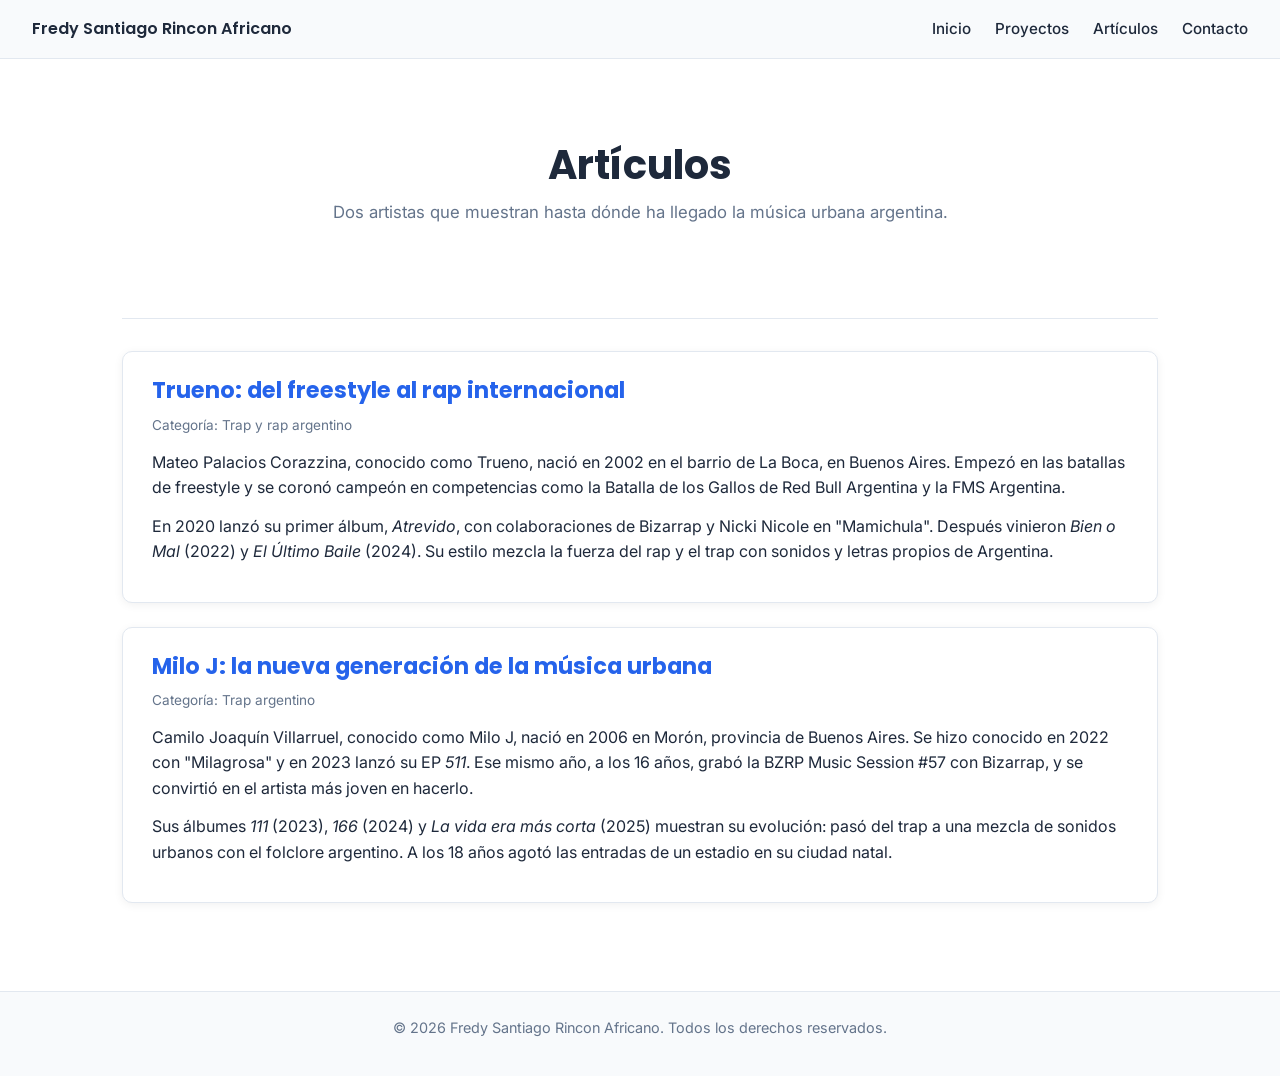
==== articulos.html @ 1fd8c931 "ProyectoTresCompleto" ====
<!DOCTYPE html>
<html lang="es">
<head>
    <meta charset="UTF-8">
    <meta name="viewport" content="width=device-width, initial-scale=1.0">
    <title>Artículos | Fredy Santiago Rincon Africano</title>
    <meta name="description" content="Artículos sobre el trap argentino, con énfasis en Trueno y Milo J.">
    <meta name="author" content="Fredy Santiago Rincon Africano">
    <meta name="keywords" content="Artículos, trap argentino, Trueno, Milo J, música urbana">
    <meta name="robots" content="index, follow">

    <link rel="preconnect" href="https://fonts.googleapis.com">
    <link rel="preconnect" href="https://fonts.gstatic.com" crossorigin>
    <link href="https://fonts.googleapis.com/css2?family=Inter:wght@400;500;600&family=Poppins:wght@600;700&display=swap" rel="stylesheet">
    <link rel="stylesheet" href="estilos.css">
</head>
<body>

    <header class="encabezado-sitio">
        <p class="nombre-marca">Fredy Santiago Rincon Africano</p>
        <nav class="navegacion-principal">
            <a href="index.html">Inicio</a>
            <a href="proyectos.html">Proyectos</a>
            <a href="articulos.html">Artículos</a>
            <a href="contacto.html">Contacto</a>
        </nav>
    </header>

    <main class="contenido-principal">

        <section class="presentacion-inicio">
            <h1>Artículos</h1>
            <p>Dos artistas que muestran hasta dónde ha llegado la música urbana argentina.</p>
        </section>

        <hr>

        <article class="articulo-completo">
            <h2>Trueno: del freestyle al rap internacional</h2>
            <p class="categoria-articulo">Categoría: Trap y rap argentino</p>
            <p>Mateo Palacios Corazzina, conocido como Trueno, nació en 2002 en el barrio de La Boca, en Buenos Aires. Empezó en las batallas de freestyle y se coronó campeón en competencias como la Batalla de los Gallos de Red Bull Argentina y la FMS Argentina.</p>
            <p>En 2020 lanzó su primer álbum, <em>Atrevido</em>, con colaboraciones de Bizarrap y Nicki Nicole en "Mamichula". Después vinieron <em>Bien o Mal</em> (2022) y <em>El Último Baile</em> (2024). Su estilo mezcla la fuerza del rap y el trap con sonidos y letras propios de Argentina.</p>
        </article>

        <article class="articulo-completo">
            <h2>Milo J: la nueva generación de la música urbana</h2>
            <p class="categoria-articulo">Categoría: Trap argentino</p>
            <p>Camilo Joaquín Villarruel, conocido como Milo J, nació en 2006 en Morón, provincia de Buenos Aires. Se hizo conocido en 2022 con "Milagrosa" y en 2023 lanzó su EP <em>511</em>. Ese mismo año, a los 16 años, grabó la BZRP Music Session #57 con Bizarrap, y se convirtió en el artista más joven en hacerlo.</p>
            <p>Sus álbumes <em>111</em> (2023), <em>166</em> (2024) y <em>La vida era más corta</em> (2025) muestran su evolución: pasó del trap a una mezcla de sonidos urbanos con el folclore argentino. A los 18 años agotó las entradas de un estadio en su ciudad natal.</p>
        </article>

    </main>

    <footer class="pie-pagina">
        <p>&copy; 2026 Fredy Santiago Rincon Africano. Todos los derechos reservados.</p>
    </footer>

</body>
</html>
---- estilos.css ----
:root {
    --fondo-pagina: #ffffff;
    --fondo-seccion: #f8fafc;
    --fondo-tarjeta: #ffffff;
    --texto-principal: #1e293b;
    --texto-secundario: #64748b;
    --color-acento: #2563eb;
    --color-acento-hover: #1d4ed8;
    --color-acento-suave: #dbeafe;
    --color-borde: #e2e8f0;
    --sombra-tarjeta: 0 2px 10px rgba(0, 0, 0, 0.06);
    --radio-borde: 10px;
    --fuente-titulos: 'Poppins', sans-serif;
    --fuente-cuerpo: 'Inter', sans-serif;
}

@media (prefers-color-scheme: dark) {
    :root {
        --fondo-pagina: #0f172a;
        --fondo-seccion: #1e293b;
        --fondo-tarjeta: #1e293b;
        --texto-principal: #f1f5f9;
        --texto-secundario: #94a3b8;
        --color-acento: #60a5fa;
        --color-acento-hover: #93c5fd;
        --color-acento-suave: #1e3a5f;
        --color-borde: #334155;
        --sombra-tarjeta: 0 2px 10px rgba(0, 0, 0, 0.35);
    }
}

* {
    margin: 0;
    padding: 0;
    box-sizing: border-box;
}

body {
    font-family: var(--fuente-cuerpo);
    background-color: var(--fondo-pagina);
    color: var(--texto-principal);
    line-height: 1.6;
    transition: background-color 0.3s ease, color 0.3s ease;
}

h1, h2, h3 {
    font-family: var(--fuente-titulos);
    line-height: 1.3;
    color: var(--texto-principal);
}

h1 { font-size: 2.2rem; margin-bottom: 0.5rem; }
h2 { font-size: 1.4rem; margin-bottom: 0.6rem; }
h3 { font-size: 1.05rem; margin-bottom: 0.3rem; }

p { margin-bottom: 0.8rem; }

a {
    color: var(--color-acento);
    text-decoration: none;
    transition: color 0.2s ease;
}

a:hover { color: var(--color-acento-hover); text-decoration: underline; }

ul { padding-left: 1.3rem; margin-bottom: 0.8rem; }
li { margin-bottom: 0.35rem; }

hr {
    border: none;
    border-top: 1px solid var(--color-borde);
    margin: 2rem 0;
}

.encabezado-sitio {
    display: flex;
    justify-content: space-between;
    align-items: center;
    flex-wrap: wrap;
    gap: 1rem;
    padding: 1rem 2rem;
    background-color: var(--fondo-seccion);
    border-bottom: 1px solid var(--color-borde);
    position: sticky;
    top: 0;
    z-index: 100;
}

.nombre-marca {
    font-family: var(--fuente-titulos);
    font-weight: 600;
    font-size: 1rem;
    margin: 0;
}

.navegacion-principal {
    display: flex;
    gap: 1.5rem;
}

.navegacion-principal a {
    color: var(--texto-principal);
    font-weight: 500;
    font-size: 0.95rem;
}

.navegacion-principal a:hover {
    color: var(--color-acento);
    text-decoration: none;
}

.contenido-principal {
    max-width: 1100px;
    margin: 0 auto;
    padding: 2rem;
}

.presentacion-inicio {
    text-align: center;
    padding: 3rem 1rem;
}

.presentacion-inicio h1 { font-size: 2.5rem; }

.presentacion-inicio p {
    color: var(--texto-secundario);
    font-size: 1.05rem;
}

.columnas-inicio {
    display: flex;
    gap: 1.5rem;
    margin: 2rem 0;
}

.columnas-inicio > .tarjeta-info {
    flex: 1;
}

.tarjeta-info {
    background-color: var(--fondo-tarjeta);
    padding: 1.5rem;
    border-radius: var(--radio-borde);
    border: 1px solid var(--color-borde);
    box-shadow: var(--sombra-tarjeta);
}

.tarjeta-proyecto,
.articulo-completo {
    background-color: var(--fondo-tarjeta);
    padding: 1.5rem 1.8rem;
    margin-bottom: 1.5rem;
    border-radius: var(--radio-borde);
    border: 1px solid var(--color-borde);
    box-shadow: var(--sombra-tarjeta);
}

.tarjeta-proyecto h2,
.articulo-completo h2 {
    color: var(--color-acento);
}

.categoria-articulo {
    color: var(--texto-secundario);
    font-size: 0.85rem;
}

.contenido-contacto {
    text-align: center;
}

.formulario-contacto {
    max-width: 520px;
    margin: 2rem auto;
    padding: 2rem;
    background-color: var(--fondo-tarjeta);
    border: 1px solid var(--color-borde);
    border-radius: var(--radio-borde);
    box-shadow: var(--sombra-tarjeta);
    text-align: left;
}

.campo-formulario { margin-bottom: 1.2rem; }

.campo-formulario label {
    display: block;
    margin-bottom: 0.4rem;
    font-weight: 500;
    font-size: 0.9rem;
}

.campo-formulario input,
.campo-formulario textarea {
    width: 100%;
    padding: 0.7rem 0.9rem;
    font-family: var(--fuente-cuerpo);
    font-size: 1rem;
    color: var(--texto-principal);
    background-color: var(--fondo-pagina);
    border: 1px solid var(--color-borde);
    border-radius: 6px;
    transition: border-color 0.2s, box-shadow 0.2s;
}

.campo-formulario input:focus,
.campo-formulario textarea:focus {
    outline: none;
    border-color: var(--color-acento);
    box-shadow: 0 0 0 3px var(--color-acento-suave);
}

.campo-formulario textarea {
    resize: vertical;
    min-height: 120px;
}

.boton-enviar {
    display: inline-block;
    padding: 0.8rem 2rem;
    background-color: var(--color-acento);
    color: #ffffff;
    border: none;
    border-radius: 6px;
    font-family: var(--fuente-cuerpo);
    font-size: 1rem;
    font-weight: 500;
    cursor: pointer;
    transition: background-color 0.2s, transform 0.1s;
}

.boton-enviar:hover { background-color: var(--color-acento-hover); }
.boton-enviar:active { transform: scale(0.98); }

.pie-pagina {
    text-align: center;
    padding: 1.5rem;
    margin-top: 2rem;
    background-color: var(--fondo-seccion);
    border-top: 1px solid var(--color-borde);
    color: var(--texto-secundario);
    font-size: 0.9rem;
}

@media (max-width: 768px) {
    .encabezado-sitio {
        flex-direction: column;
        padding: 1rem;
    }

    .navegacion-principal {
        flex-wrap: wrap;
        justify-content: center;
        gap: 1rem;
    }

    .contenido-principal { padding: 1.5rem 1rem; }

    .presentacion-inicio { padding: 2rem 0.5rem; }
    .presentacion-inicio h1 { font-size: 1.9rem; }

    .columnas-inicio {
        flex-direction: column;
        gap: 1rem;
    }

    .formulario-contacto { padding: 1.5rem; }
}

@media (max-width: 480px) {
    .nombre-marca { font-size: 0.9rem; }
    .navegacion-principal a { font-size: 0.85rem; }
    h1 { font-size: 1.6rem; }
    h2 { font-size: 1.2rem; }
}
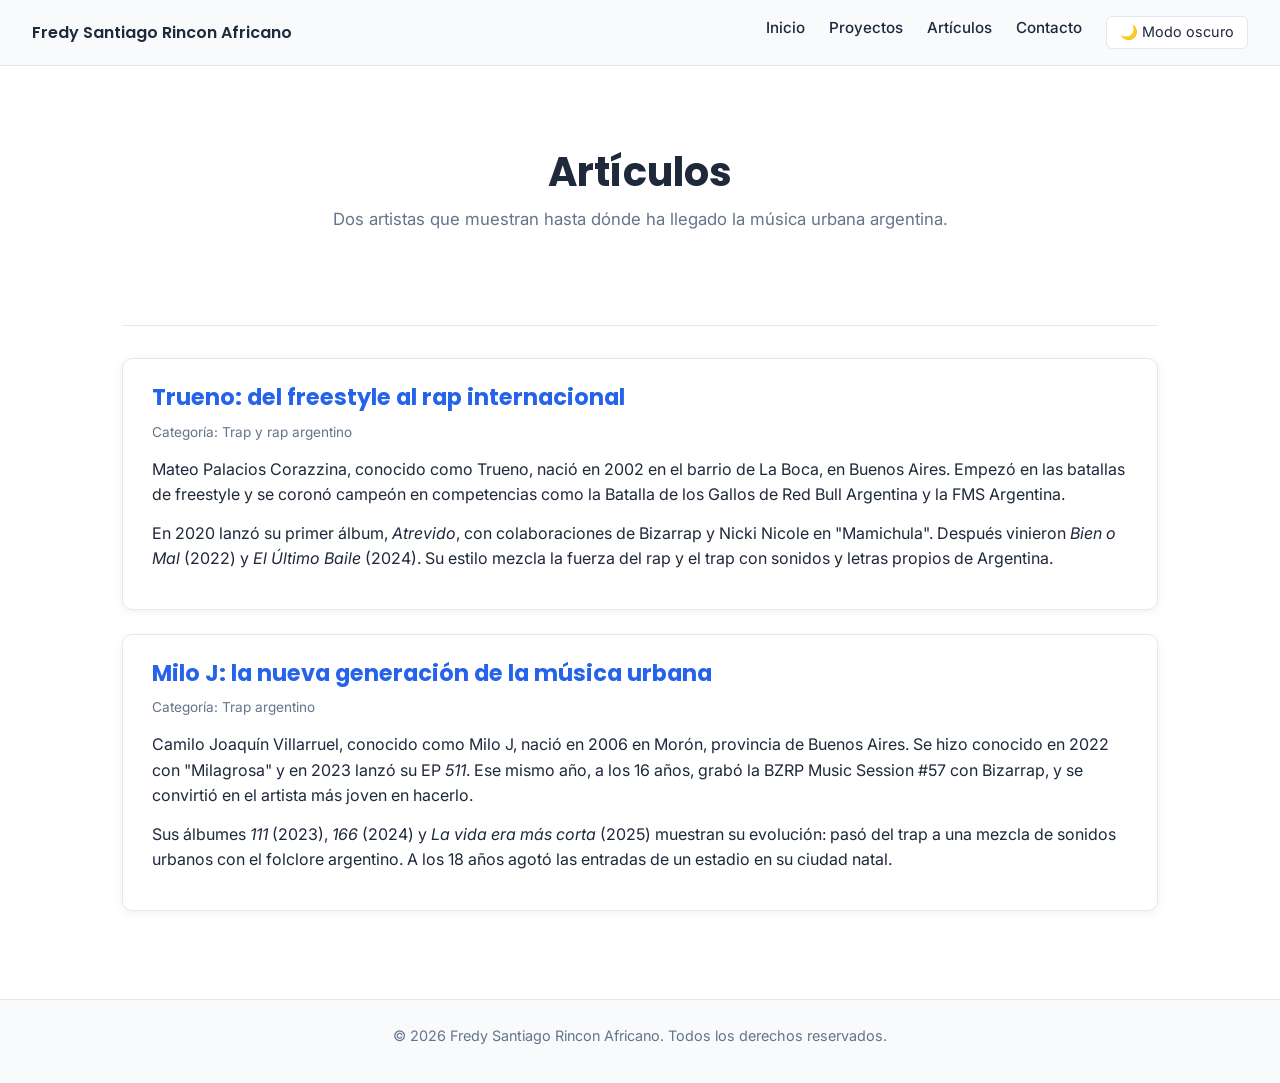
==== commit cb05cfa7: "AgregarModoOscuro" ====
--- a/articulos.html
+++ b/articulos.html
@@ -13,6 +13,7 @@
     <link rel="preconnect" href="https://fonts.gstatic.com" crossorigin>
     <link href="https://fonts.googleapis.com/css2?family=Inter:wght@400;500;600&family=Poppins:wght@600;700&display=swap" rel="stylesheet">
     <link rel="stylesheet" href="estilos.css">
+    <script src="tema.js"></script>
 </head>
 <body>
 
@@ -23,6 +24,7 @@
             <a href="proyectos.html">Proyectos</a>
             <a href="articulos.html">Artículos</a>
             <a href="contacto.html">Contacto</a>
+            <button id="boton-tema" class="boton-tema" type="button">🌙 Modo oscuro</button>
         </nav>
     </header>
 
--- a/estilos.css
+++ b/estilos.css
@@ -14,19 +14,17 @@
     --fuente-cuerpo: 'Inter', sans-serif;
 }
 
-@media (prefers-color-scheme: dark) {
-    :root {
-        --fondo-pagina: #0f172a;
-        --fondo-seccion: #1e293b;
-        --fondo-tarjeta: #1e293b;
-        --texto-principal: #f1f5f9;
-        --texto-secundario: #94a3b8;
-        --color-acento: #60a5fa;
-        --color-acento-hover: #93c5fd;
-        --color-acento-suave: #1e3a5f;
-        --color-borde: #334155;
-        --sombra-tarjeta: 0 2px 10px rgba(0, 0, 0, 0.35);
-    }
+html[data-tema="oscuro"] {
+    --fondo-pagina: #0f172a;
+    --fondo-seccion: #1e293b;
+    --fondo-tarjeta: #1e293b;
+    --texto-principal: #f1f5f9;
+    --texto-secundario: #94a3b8;
+    --color-acento: #60a5fa;
+    --color-acento-hover: #93c5fd;
+    --color-acento-suave: #1e3a5f;
+    --color-borde: #334155;
+    --sombra-tarjeta: 0 2px 10px rgba(0, 0, 0, 0.35);
 }
 
 * {
@@ -271,4 +269,20 @@
     .navegacion-principal a { font-size: 0.85rem; }
     h1 { font-size: 1.6rem; }
     h2 { font-size: 1.2rem; }
+}
+.boton-tema {
+    background-color: var(--fondo-tarjeta);
+    color: var(--texto-principal);
+    border: 1px solid var(--color-borde);
+    border-radius: 6px;
+    padding: 0.4rem 0.8rem;
+    font-family: var(--fuente-cuerpo);
+    font-size: 0.9rem;
+    cursor: pointer;
+    transition: background-color 0.2s, border-color 0.2s;
+}
+
+.boton-tema:hover {
+    border-color: var(--color-acento);
+    color: var(--color-acento);
 }
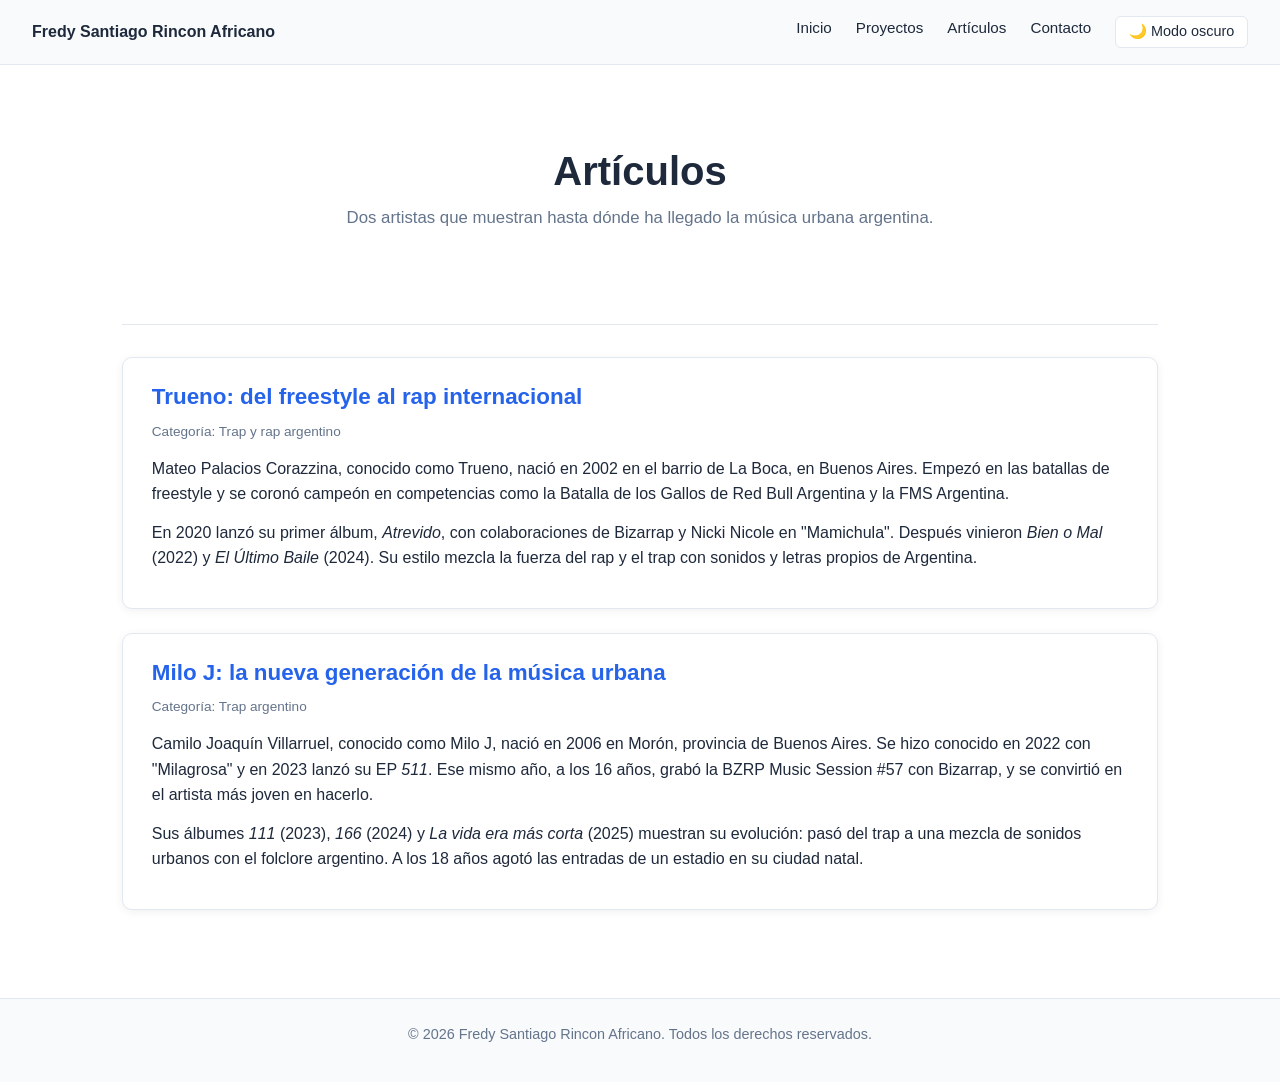
==== commit 7447eef2: "ArregloFuentes" ====
--- a/articulos.html
+++ b/articulos.html
@@ -8,10 +8,6 @@
     <meta name="author" content="Fredy Santiago Rincon Africano">
     <meta name="keywords" content="Artículos, trap argentino, Trueno, Milo J, música urbana">
     <meta name="robots" content="index, follow">
-
-    <link rel="preconnect" href="https://fonts.googleapis.com">
-    <link rel="preconnect" href="https://fonts.gstatic.com" crossorigin>
-    <link href="https://fonts.googleapis.com/css2?family=Inter:wght@400;500;600&family=Poppins:wght@600;700&display=swap" rel="stylesheet">
     <link rel="stylesheet" href="estilos.css">
     <script src="tema.js"></script>
 </head>
